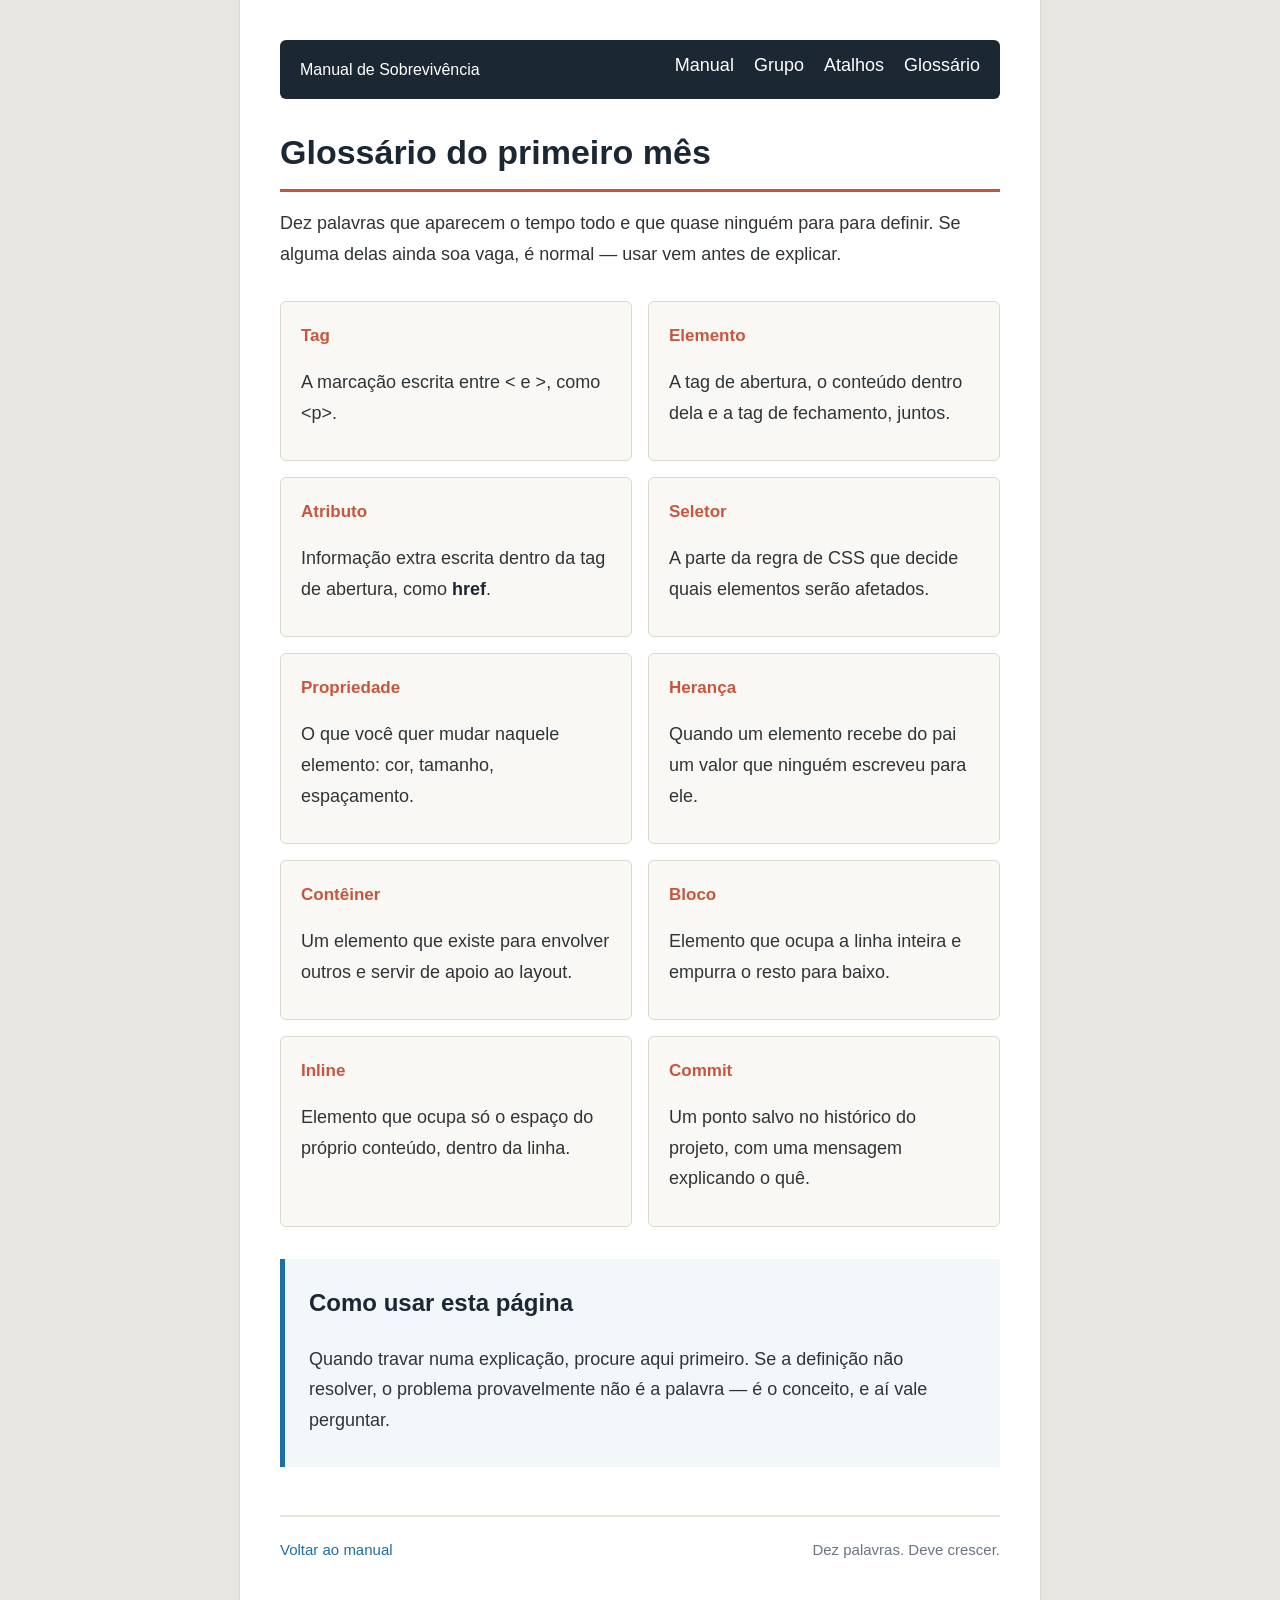
==== glossario.html @ 8ee6c127 "Estrutura e estilos unificados" ====
<!DOCTYPE html>
<html lang="pt-BR">
<head>
  <meta charset="UTF-8">
  <meta name="viewport" content="width=device-width, initial-scale=1.0">
  <title>Glossário - Manual de Sobrevivência</title>
  <!-- Aqui é onde a mágica acontece: chamando o arquivo CSS que criamos! -->
  <link rel="stylesheet" href="style.css">
</head>
<body>

  <!-- Barra de navegação do topo (TRECHO 3 do CSS) -->
  <header class="barra">
    <p class="marca">Manual de Sobrevivência</p>
    <ul class="links">
      <li><a href="index.html">Manual</a></li>
      <li><a href="grupo-de-estudos.html">Grupo</a></li>
      <li><a href="atalhos.html">Atalhos</a></li>
      <li><a href="glossario.html">Glossário</a></li>
    </ul>
  </header>

  <!-- Conteúdo principal -->
  <main>
    <h1>Glossário do primeiro mês</h1>
    
    <p>Dez palavras que aparecem o tempo todo e que quase ninguém para para definir. Se alguma delas ainda soa vaga, é normal — usar vem antes de explicar.</p>

    <!-- Grid de cartões com os termos (TRECHO 3 do CSS) -->
    <div class="cartoes">
      
      <div class="cartao">
        <h3>Tag</h3>
        <p>A marcação escrita entre &lt; e &gt;, como &lt;p&gt;.</p>
      </div>

      <div class="cartao">
        <h3>Elemento</h3>
        <p>A tag de abertura, o conteúdo dentro dela e a tag de fechamento, juntos.</p>
      </div>

      <div class="cartao">
        <h3>Atributo</h3>
        <p>Informação extra escrita dentro da tag de abertura, como <strong>href</strong>.</p>
      </div>

      <div class="cartao">
        <h3>Seletor</h3>
        <p>A parte da regra de CSS que decide quais elementos serão afetados.</p>
      </div>

      <div class="cartao">
        <h3>Propriedade</h3>
        <p>O que você quer mudar naquele elemento: cor, tamanho, espaçamento.</p>
      </div>

      <div class="cartao">
        <h3>Herança</h3>
        <p>Quando um elemento recebe do pai um valor que ninguém escreveu para ele.</p>
      </div>

      <div class="cartao">
        <h3>Contêiner</h3>
        <p>Um elemento que existe para envolver outros e servir de apoio ao layout.</p>
      </div>

      <div class="cartao">
        <h3>Bloco</h3>
        <p>Elemento que ocupa a linha inteira e empurra o resto para baixo.</p>
      </div>

      <div class="cartao">
        <h3>Inline</h3>
        <p>Elemento que ocupa só o espaço do próprio conteúdo, dentro da linha.</p>
      </div>

      <div class="cartao">
        <h3>Commit</h3>
        <p>Um ponto salvo no histórico do projeto, com uma mensagem explicando o quê.</p>
      </div>

    </div> <!-- Fim dos cartões -->

    <!-- Bloco de destaque (TRECHO 2 do CSS) -->
    <div class="destaque">
      <h2>Como usar esta página</h2>
      <p>Quando travar numa explicação, procure aqui primeiro. Se a definição não resolver, o problema provavelmente não é a palavra — é o conceito, e aí vale perguntar.</p>
    </div>

  </main>

  <!-- Rodapé flexbox (TRECHO 3 do CSS) -->
  <footer class="rodape">
    <a href="index.html">Voltar ao manual</a>
    <span>Dez palavras. Deve crescer.</span>
  </footer>

</body>
</html>
---- style.css ----
html {
  background-color: #e8e6e1;
}

body {
  background-color: #ffffff;
  max-width: 720px;
  margin: 0 auto;
  padding: 40px;
  font-family: "Segoe UI", Roboto, Helvetica, Arial, sans-serif;
  font-size: 18px;
  line-height: 1.7;
  color: #2f3437;
  border-left: 1px solid #dcd8d0;
  border-right: 1px solid #dcd8d0;
}

h1 {
  font-size: 34px;
  line-height: 1.25;
  color: #1b2733;
  margin-bottom: 4px;
  padding-bottom: 16px;
  border-bottom: 3px solid #c8553d;
}

h2 {
  font-size: 24px;
  color: #1b2733;
  margin-top: 48px;
  padding-left: 14px;
  border-left: 5px solid #c8553d;
}

p {
  margin-top: 16px;
  margin-bottom: 16px;
}

strong {
  color: #1b2733;
}

em {
  color: #5c6670;
}

a {
  color: #1d6fa5;
  text-decoration: none;
}

a:hover {
  color: #c8553d;
  text-decoration: underline;
}

ul,
ol {
  padding-left: 24px;
  margin-top: 16px;
  margin-bottom: 16px;
}

li {
  margin-bottom: 8px;
}

ul ul {
  margin-top: 8px;
  color: #5c6670;
}

blockquote {
  margin-left: 0;
  margin-right: 0;
  padding: 16px 20px;
  background-color: #f7f2e7;
  border-left: 5px solid #e0a458;
  font-style: italic;
  color: #4a4139;
}

img {
  max-width: 100%;
  border: 1px solid #dcd8d0;
  border-radius: 6px;
}

figure {
  margin-left: 0;
  margin-right: 0;
  margin-top: 28px;
  margin-bottom: 28px;
}

figcaption {
  margin-top: 8px;
  font-size: 15px;
  color: #6b7480;
}

hr {
  border: none;
  border-top: 2px solid #e6e2da;
  margin-top: 40px;
  margin-bottom: 40px;
}

table {
  border-collapse: collapse;
  width: 100%;
  margin: 24px 0;
}

caption {
  margin-bottom: 10px;
  font-size: 15px;
  color: #6b7480;
}

th,
td {
  padding: 10px 14px;
  border: 1px solid #dcd8d0;
  text-align: left;
}

thead th {
  background-color: #1b2733;
  color: #ffffff;
}

tbody th {
  background-color: #f7f5f0;
}

tfoot td {
  background-color: #f7f5f0;
  font-size: 15px;
  color: #6b7480;
}

fieldset {
  margin-bottom: 24px;
  padding: 8px 20px 16px 20px;
  border: 1px solid #dcd8d0;
  border-radius: 6px;
}

legend {
  padding: 0 8px;
  color: #c8553d;
}

input,
select,
textarea {
  font-family: inherit;
  font-size: 16px;
  padding: 8px 10px;
  border: 1px solid #cfcabf;
  border-radius: 4px;
  background-color: #ffffff;
}

textarea {
  width: 100%;
}

button {
  font-family: inherit;
  font-size: 16px;
  padding: 10px 20px;
  border: none;
  border-radius: 4px;
  background-color: #c8553d;
  color: #ffffff;
}

button:hover {
  background-color: #a8402c;
}

.menu {
  margin-bottom: 32px;
  padding: 12px 20px;
  border-radius: 6px;
  background-color: #1b2733;
}

.menu ul {
  margin: 0;
  padding: 0;
  list-style: none;
}

.menu li {
  display: inline;
  margin-right: 24px;
}

.menu a {
  color: #ffffff;
}

.menu a:hover {
  color: #e0a458;
}

.indice {
  padding: 4px 24px 16px 24px;
  border: 1px solid #e0dcd3;
  border-radius: 6px;
  background-color: #faf8f4;
}

.indice h2 {
  margin-top: 20px;
  padding-left: 0;
  border-left: none;
  font-size: 20px;
}

.destaque {
  margin: 32px 0;
  padding: 4px 24px 16px 24px;
  border-left: 5px solid #1d6fa5;
  background-color: #f2f7fa;
}

.destaque h2 {
  margin-top: 20px;
  padding-left: 0;
  border-left: none;
}

.etiqueta {
  padding: 2px 10px;
  border-radius: 10px;
  background-color: #e0a458;
  color: #ffffff;
  font-size: 13px;
}

.rodape {
  margin-top: 48px;
  padding-top: 20px;
  border-top: 2px solid #e6e2da;
  font-size: 15px;
  color: #6b7480;
}

.barra {
  display: flex;
  justify-content: space-between;
  align-items: center;
  margin-bottom: 32px;
  padding: 10px 20px;
  border-radius: 6px;
  background-color: #1b2733;
}

.marca {
  margin: 0;
  font-size: 16px;
  color: #ffffff;
}

.links {
  display: flex;
  gap: 20px;
  margin: 0;
  padding: 0;
  list-style: none;
}

.barra a {
  color: #ffffff;
}

.barra a:hover {
  color: #e0a458;
}

.cartoes {
  display: flex;
  gap: 16px;
  margin: 32px 0;
  flex-wrap: wrap;
}

.cartao {
  flex: 1;
  min-width: 200px;
  padding: 2px 20px 16px 20px;
  border: 1px solid #dcd8d0;
  border-radius: 6px;
  background-color: #faf8f4;
}

.cartao h3 {
  margin-top: 18px;
  margin-bottom: 10px;
  font-size: 17px;
  color: #c8553d;
}

.cartao ul {
  margin: 0;
  padding-left: 18px;
}

.cartao li {
  margin-bottom: 8px;
  font-size: 16px;
}

.rodape {
  display: flex;
  justify-content: space-between;
  align-items: center;
}
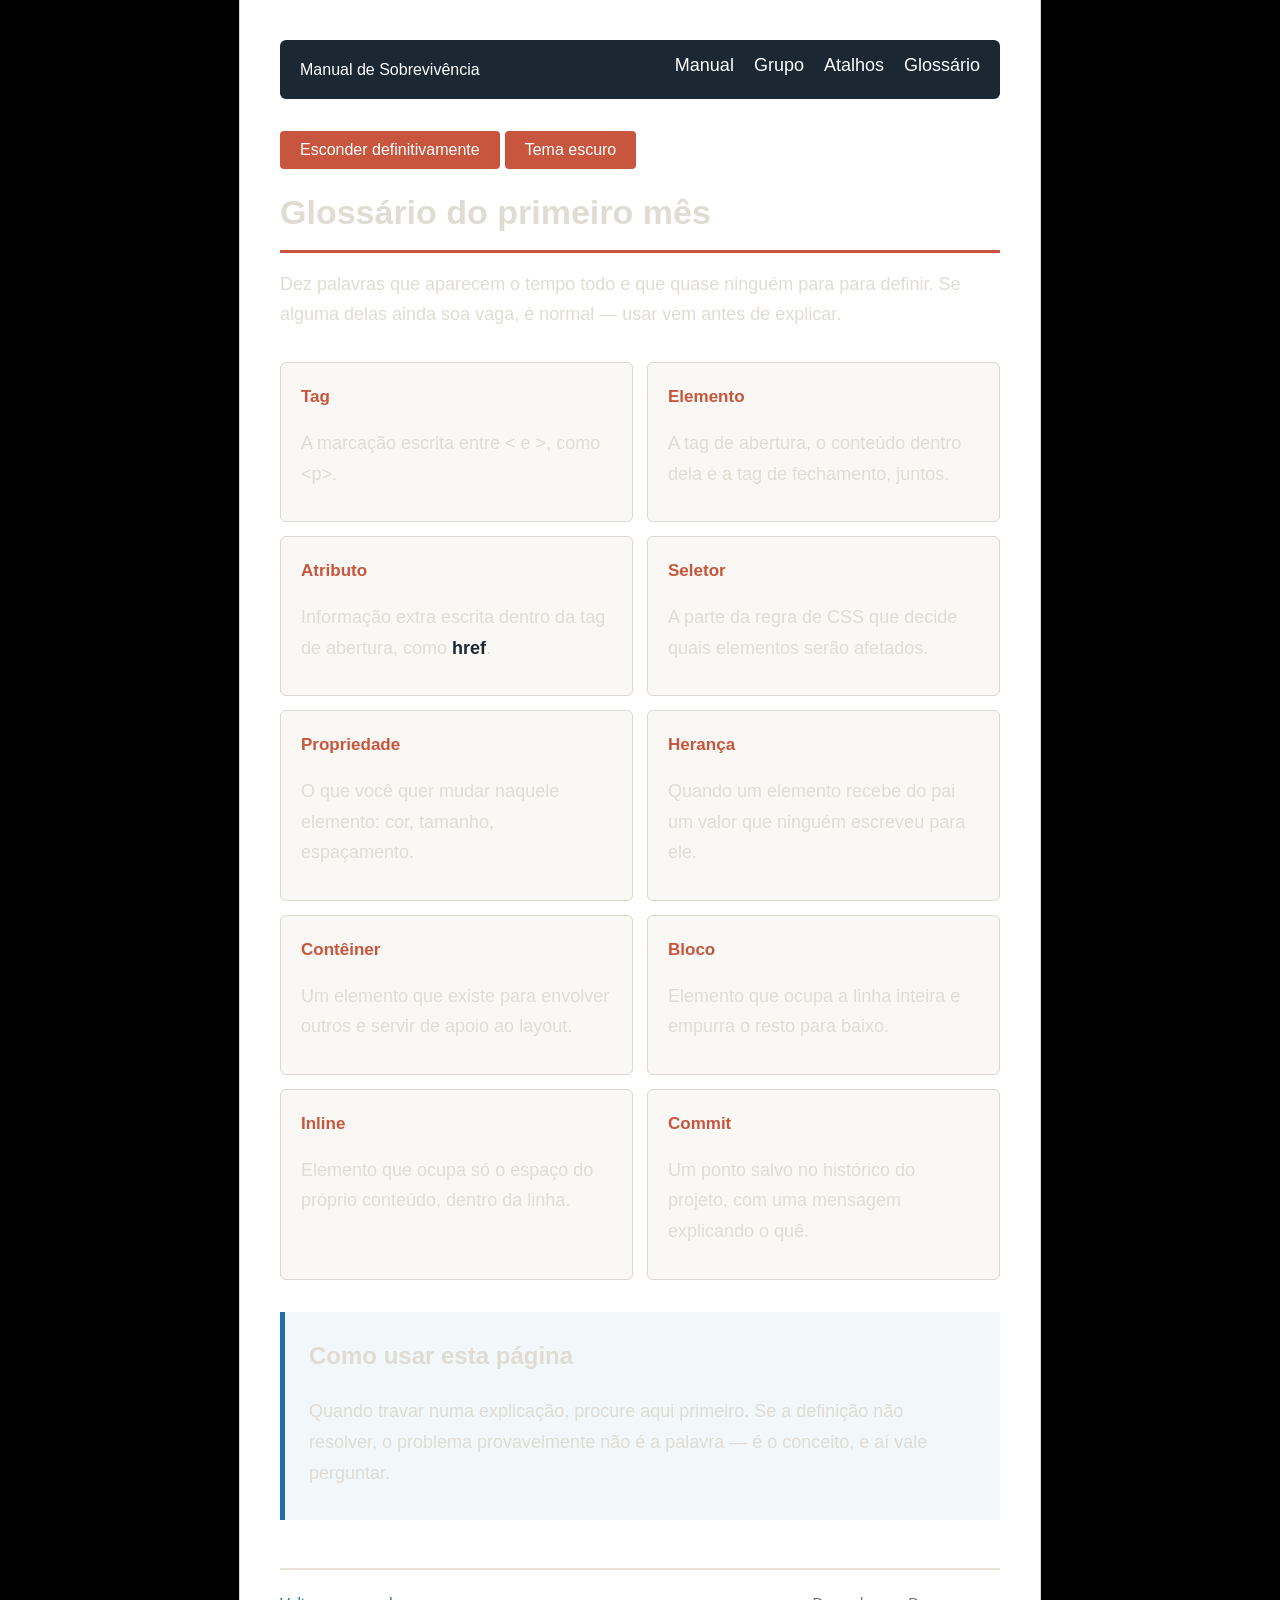
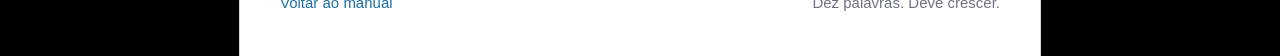
==== commit b108a897: "java-script" ====
--- a/glossario.html
+++ b/glossario.html
@@ -6,8 +6,9 @@
   <title>Glossário - Manual de Sobrevivência</title>
   <!-- Aqui é onde a mágica acontece: chamando o arquivo CSS que criamos! -->
   <link rel="stylesheet" href="style.css">
+  <script src="script.js" defer></script>
 </head>
-<body>
+<body class="corpo">
 
   <!-- Barra de navegação do topo (TRECHO 3 do CSS) -->
   <header class="barra">
@@ -20,6 +21,10 @@
     </ul>
   </header>
 
+  <div class="controles">
+    <button class="botao-definicoes">Esconder definitivamente</button>
+    <button class="botao-tema">Tema escuro</button>
+  </div>
   <!-- Conteúdo principal -->
   <main>
     <h1>Glossário do primeiro mês</h1>
--- a/style.css
+++ b/style.css
@@ -3,7 +3,7 @@
   background-color: #e8e6e1;
 }
 
-body {
+.corpo {
   background-color: #ffffff;
   max-width: 720px;
   margin: 0 auto;
@@ -321,4 +321,28 @@
   display: flex;
   justify-content: space-between;
   align-items: center;
-}+}
+
+.cartoes {
+  display: flex;
+  flex-wrap: wrap;
+  gap: 14px;
+  margin: 32px 0;
+}
+
+.cartoes.sem-definicao p {
+  display: none;
+}
+
+.termo {
+  flex: 1;
+  min-width: 200px;
+  padding: 2px 18px 14px 18px;
+  border-radius: 6px;
+  background-color: #f7f5f0;
+}
+
+.corpo.dark {background-color: #1b2733;}
+  body {background-color: #1b2733;}                                                                                                                                  
+  html {background-color: #000000;}
+  p, h1, h2, h3 {color: #e0dcd3;}
